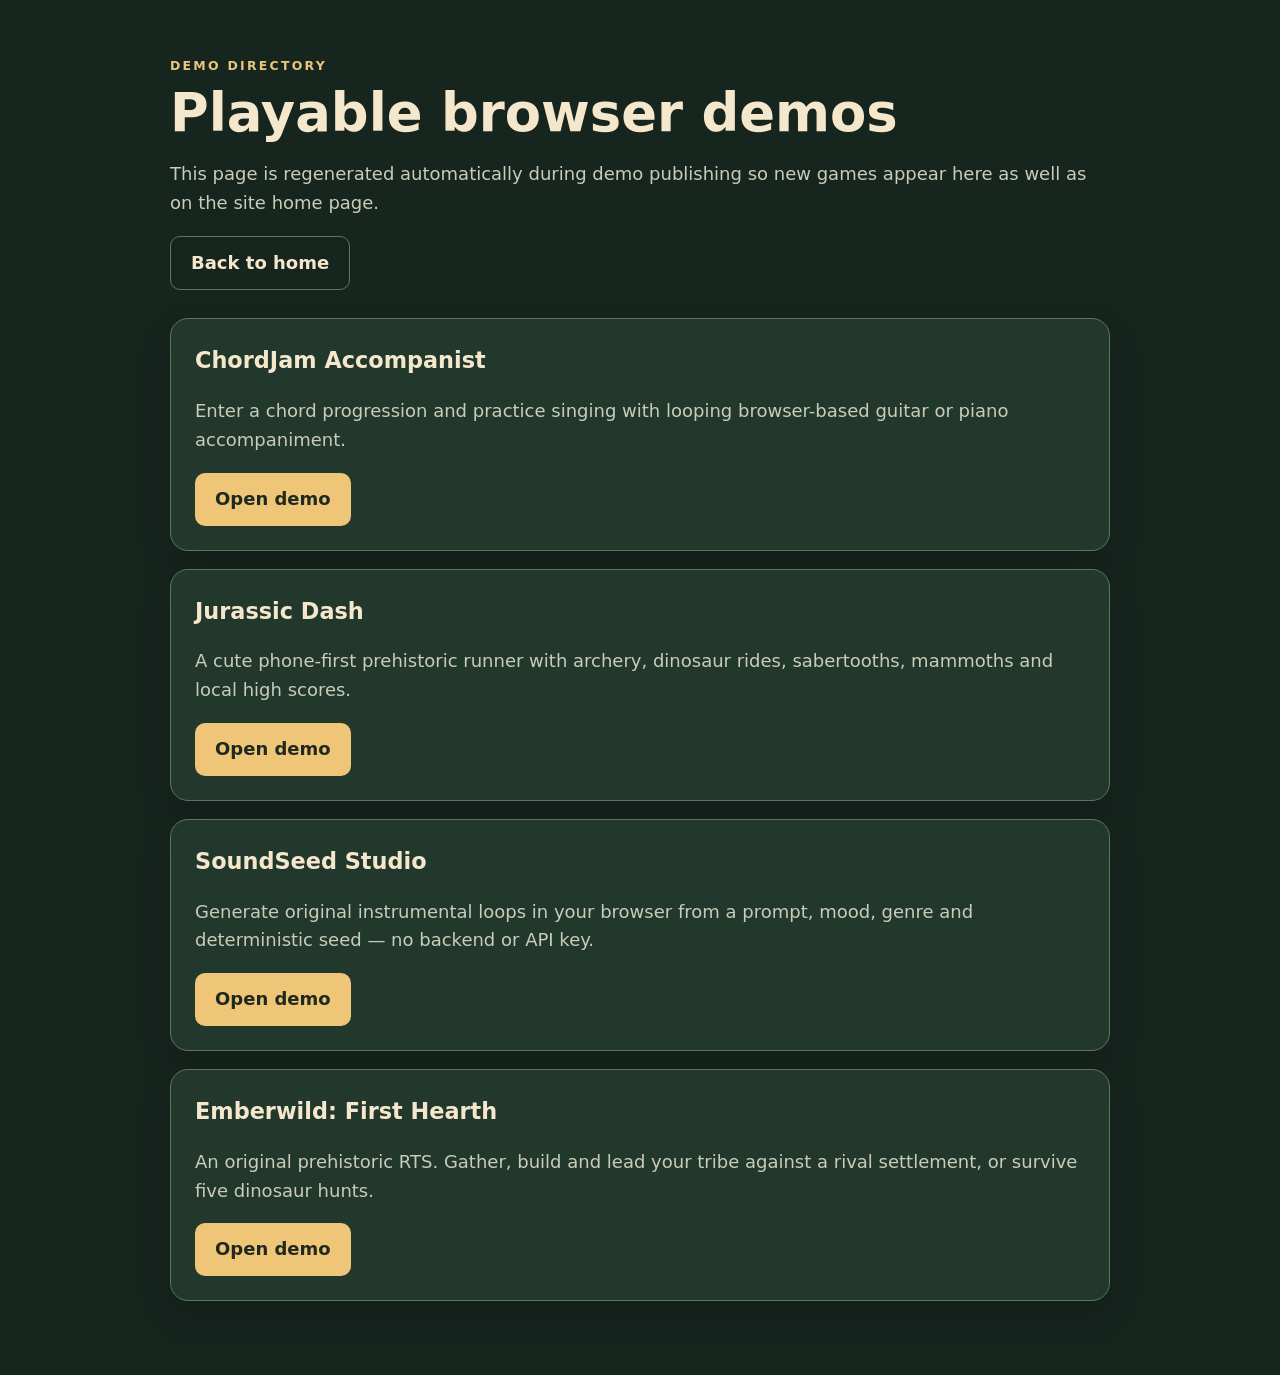
==== demo/index.html @ 469038c3 "Update Jurassic Dash demo" ====
<!doctype html>
<html lang="en"><head><meta charset="utf-8"><meta name="viewport" content="width=device-width, initial-scale=1"><meta name="color-scheme" content="dark"><title>Browser demo directory</title><style>
*{box-sizing:border-box}body{margin:0;background:#17251f;color:#f5e7cc;font:18px/1.6 system-ui,sans-serif}
main{max-width:980px;margin:auto;padding:56px 20px}h1{font-size:clamp(2rem,6vw,3.3rem);line-height:1.1;margin:.15em 0}
p{color:#c9ccb9}ul{list-style:none;padding:0;display:grid;gap:18px}
li{padding:24px;border:1px solid #61755b;border-radius:18px;background:#23382d;box-shadow:0 14px 36px rgba(0,0,0,.18)}
h2{margin:0 0 8px;font-size:1.4rem}a{display:inline-block;padding:12px 20px;border-radius:10px;background:#efc577;color:#20291e;font-weight:700;text-decoration:none}
a:focus-visible{outline:3px solid white;outline-offset:4px}.eyebrow{margin:0;color:#e9c67d;font-size:.78rem;font-weight:800;letter-spacing:.18em}
.nav{display:flex;gap:10px;flex-wrap:wrap;margin:18px 0 28px}.ghost{background:transparent;color:#f5e7cc;border:1px solid #61755b}
</style></head>
<body><main><p class="eyebrow">DEMO DIRECTORY</p><h1>Playable browser demos</h1><p>This page is regenerated automatically during demo publishing so new games appear here as well as on the site home page.</p><div class="nav"><a class="ghost" href="/">Back to home</a></div><ul>
  <li>
    <h2>ChordJam Accompanist</h2>
    <p>Enter a chord progression and practice singing with looping browser-based guitar or piano accompaniment.</p>
    <a href="/demo/chord-jam/">Open demo</a>
  </li>
  <li>
    <h2>Jurassic Dash</h2>
    <p>A cute phone-first prehistoric runner with archery, dinosaur rides, sabertooths, mammoths and local high scores.</p>
    <a href="/demo/jurassic-dash/">Open demo</a>
  </li>
  <li>
    <h2>SoundSeed Studio</h2>
    <p>Generate original instrumental loops in your browser from a prompt, mood, genre and deterministic seed — no backend or API key.</p>
    <a href="/demo/music-generator/">Open demo</a>
  </li>
  <li>
    <h2>Emberwild: First Hearth</h2>
    <p>An original prehistoric RTS. Gather, build and lead your tribe against a rival settlement, or survive five dinosaur hunts.</p>
    <a href="/demo/prehistoric-rts/">Open demo</a>
  </li></ul></main></body></html>
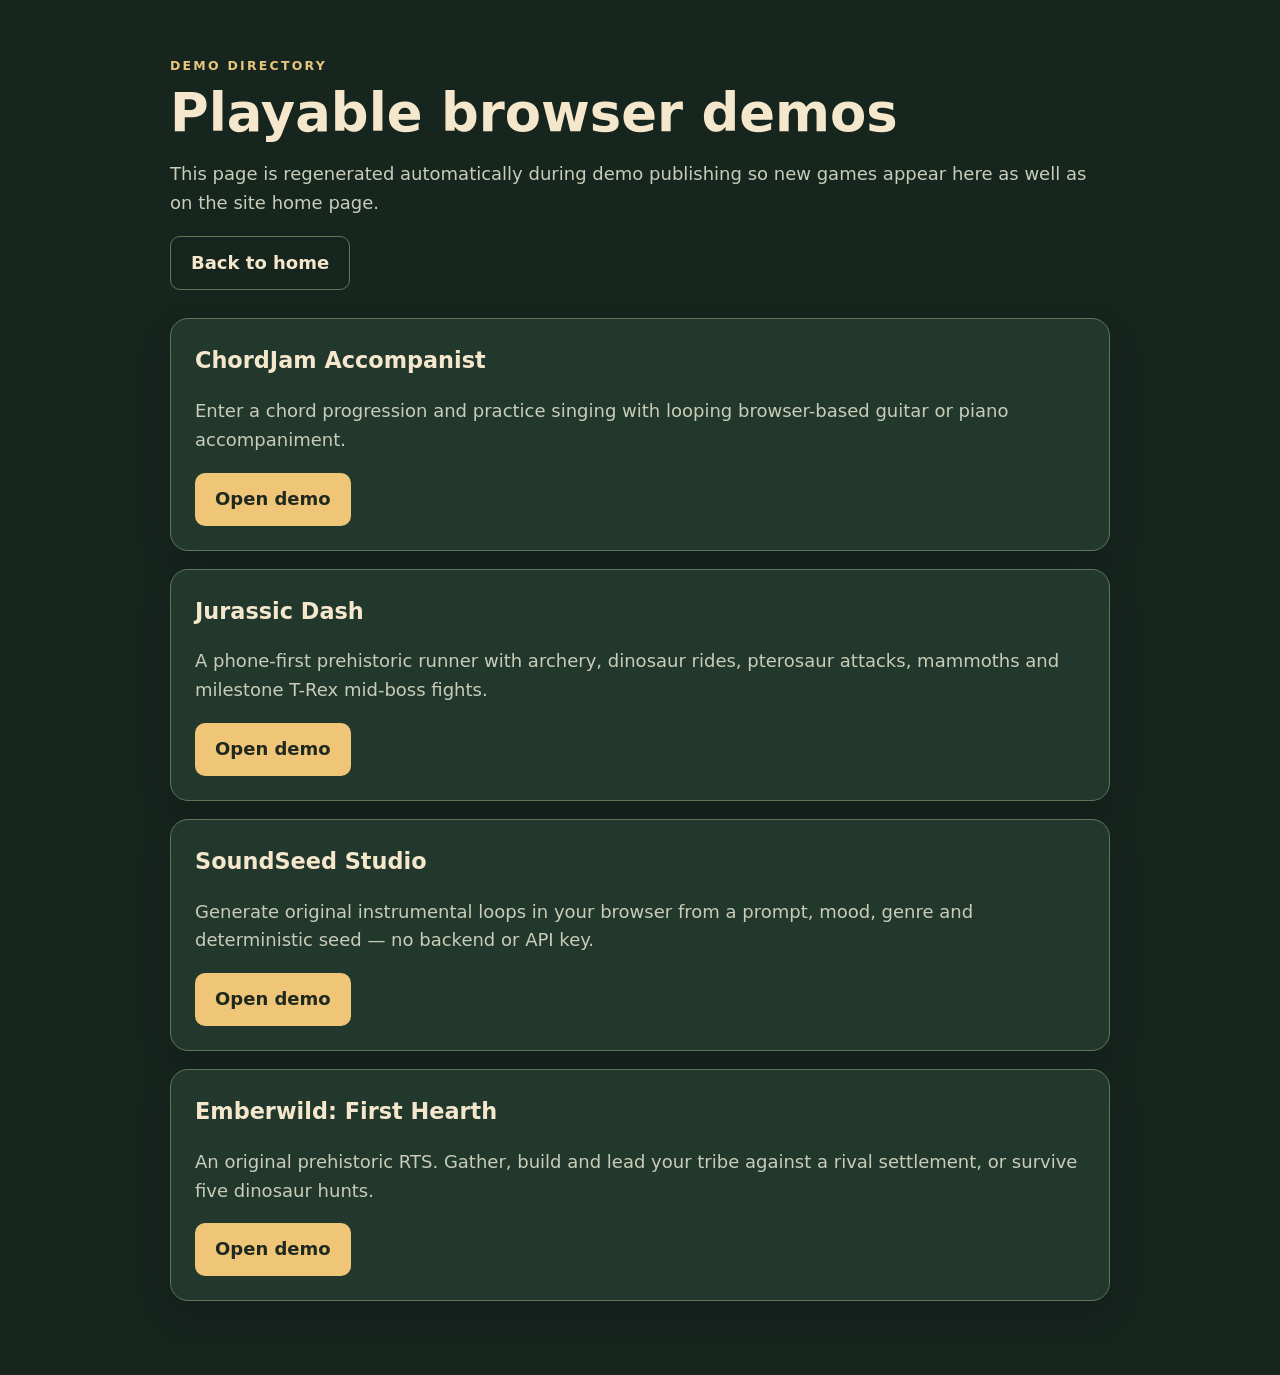
==== commit 00ebeb4b: "Update Jurassic Dash demo" ====
--- a/demo/index.html
+++ b/demo/index.html
@@ -16,7 +16,7 @@
   </li>
   <li>
     <h2>Jurassic Dash</h2>
-    <p>A cute phone-first prehistoric runner with archery, dinosaur rides, sabertooths, mammoths and local high scores.</p>
+    <p>A phone-first prehistoric runner with archery, dinosaur rides, pterosaur attacks, mammoths and milestone T-Rex mid-boss fights.</p>
     <a href="/demo/jurassic-dash/">Open demo</a>
   </li>
   <li>
